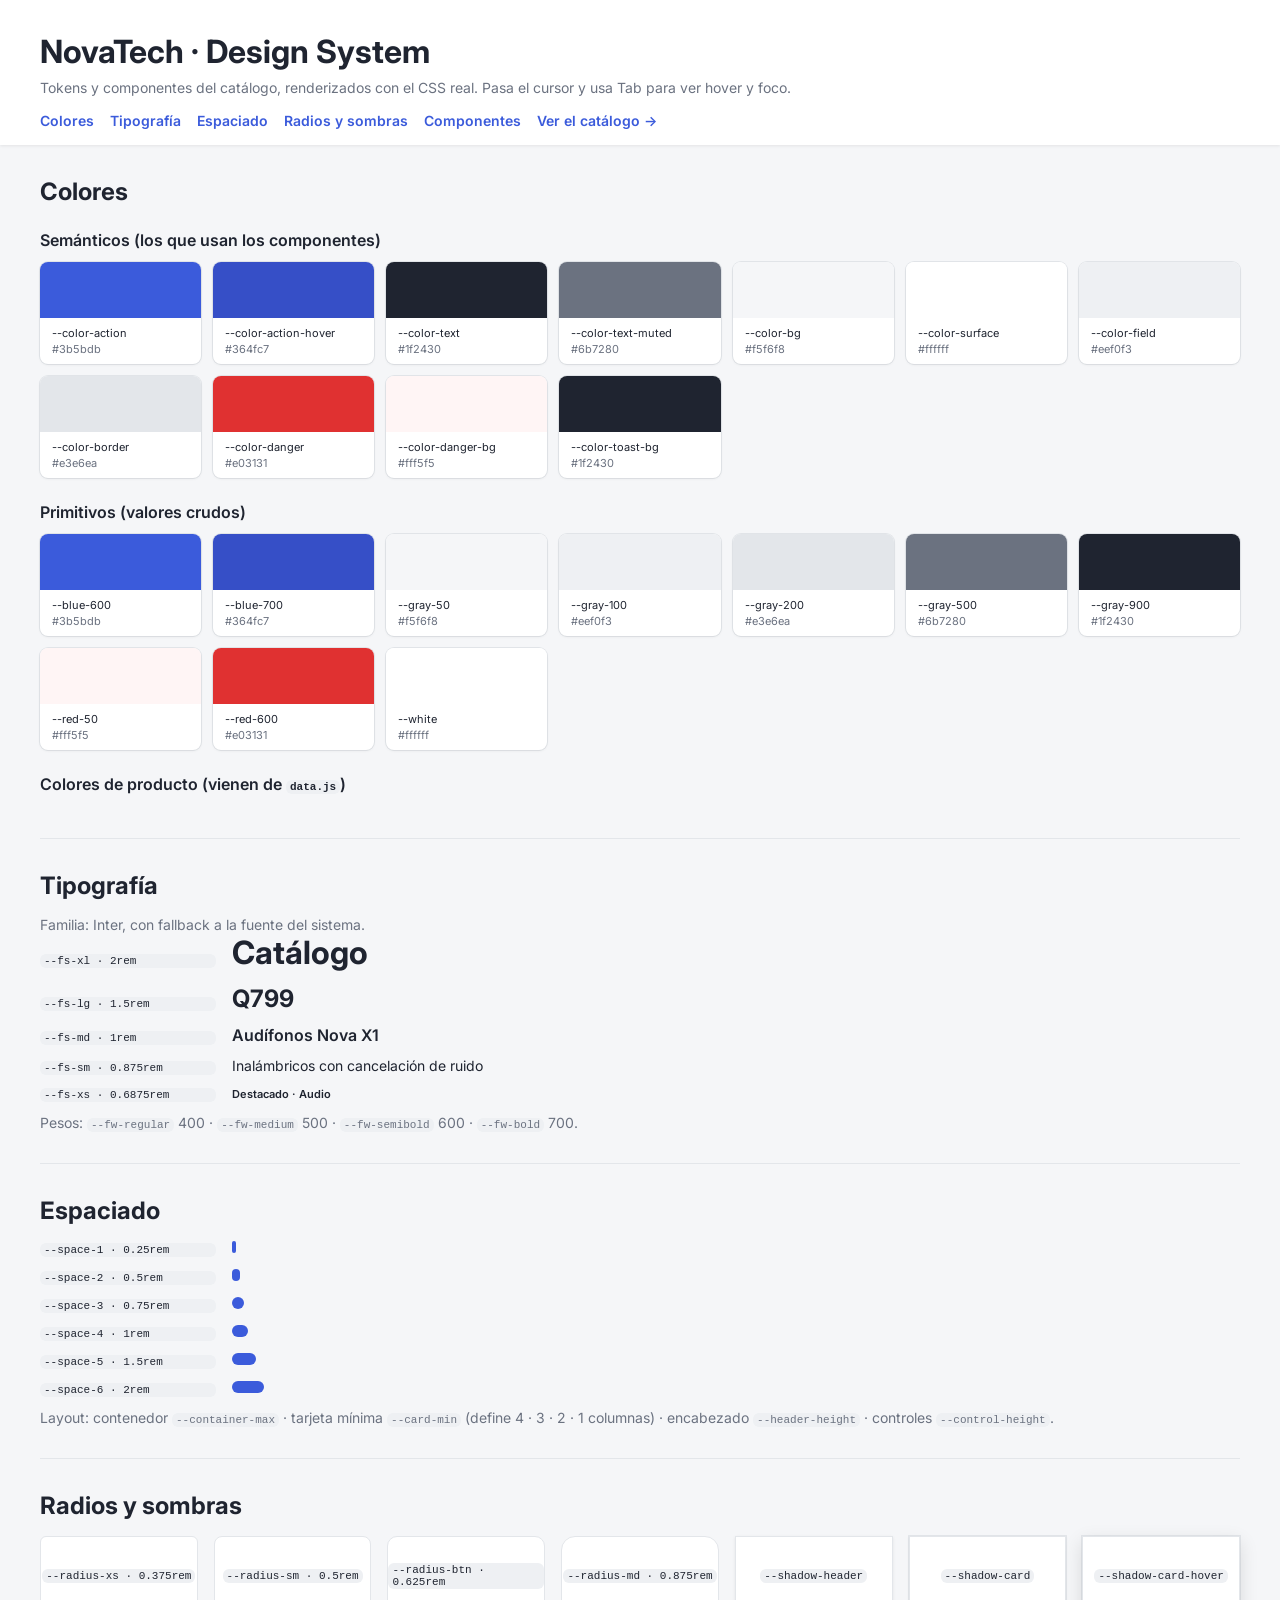
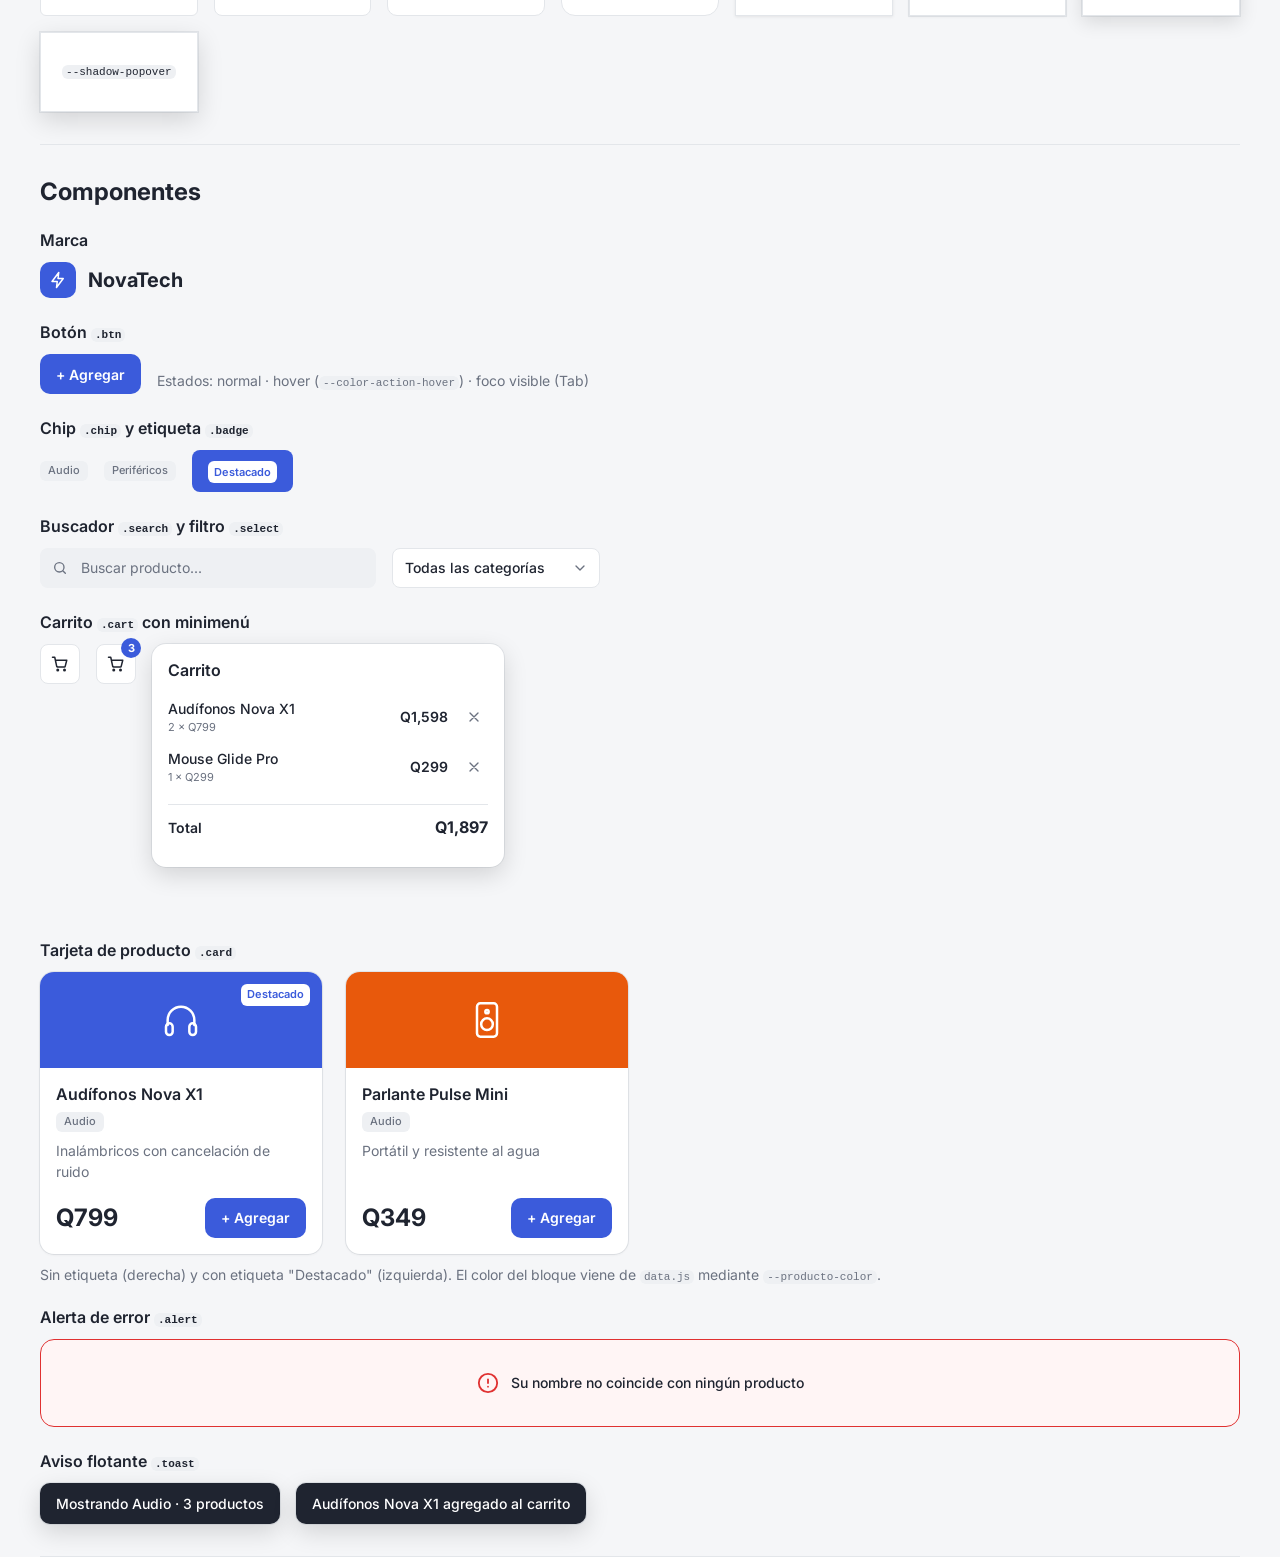
==== design-system/index.html @ aa54387f "fix(main): Mejoras en el responsive, modificacion del design system y complementar documentacion." ====
<!doctype html>
<html lang="es">
<head>
  <meta charset="UTF-8" />
  <meta name="viewport" content="width=device-width, initial-scale=1.0" />
  <title>NovaTech | Design System</title>
  <link rel="preconnect" href="https://fonts.googleapis.com" />
  <link rel="preconnect" href="https://fonts.gstatic.com" crossorigin />
  <link href="https://fonts.googleapis.com/css2?family=Inter:wght@400;500;600;700&display=swap" rel="stylesheet" />
  <!-- Mismo style.css de la raíz que el sitio: si un token cambia, esta guía cambia con él -->
  <link rel="stylesheet" href="../style.css" />
  <link rel="stylesheet" href="styleguide.css" />
</head>
<body>
  <header class="sg-top">
    <div class="container">
      <h1>NovaTech · Design System</h1>
      <p>Tokens y componentes del catálogo, renderizados con el CSS real. Pasa el cursor y usa Tab para ver hover y foco.</p>
      <nav class="sg-nav" aria-label="Secciones">
        <a href="#colores">Colores</a>
        <a href="#tipografia">Tipografía</a>
        <a href="#espaciado">Espaciado</a>
        <a href="#formas">Radios y sombras</a>
        <a href="#componentes">Componentes</a>
        <a href="../index.html">Ver el catálogo →</a>
      </nav>
    </div>
  </header>

  <main class="container">

    <!-- ============ TOKENS ============ -->
    <section id="colores" class="sg-section">
      <h2>Colores</h2>
      <h3>Semánticos (los que usan los componentes)</h3>
      <div class="sg-swatches">
        <div class="sg-swatch" data-token="--color-action"></div>
        <div class="sg-swatch" data-token="--color-action-hover"></div>
        <div class="sg-swatch" data-token="--color-text"></div>
        <div class="sg-swatch" data-token="--color-text-muted"></div>
        <div class="sg-swatch" data-token="--color-bg"></div>
        <div class="sg-swatch" data-token="--color-surface"></div>
        <div class="sg-swatch" data-token="--color-field"></div>
        <div class="sg-swatch" data-token="--color-border"></div>
        <div class="sg-swatch" data-token="--color-danger"></div>
        <div class="sg-swatch" data-token="--color-danger-bg"></div>
        <div class="sg-swatch" data-token="--color-toast-bg"></div>
      </div>
      <h3>Primitivos (valores crudos)</h3>
      <div class="sg-swatches">
        <div class="sg-swatch" data-token="--blue-600"></div>
        <div class="sg-swatch" data-token="--blue-700"></div>
        <div class="sg-swatch" data-token="--gray-50"></div>
        <div class="sg-swatch" data-token="--gray-100"></div>
        <div class="sg-swatch" data-token="--gray-200"></div>
        <div class="sg-swatch" data-token="--gray-500"></div>
        <div class="sg-swatch" data-token="--gray-900"></div>
        <div class="sg-swatch" data-token="--red-50"></div>
        <div class="sg-swatch" data-token="--red-600"></div>
        <div class="sg-swatch" data-token="--white"></div>
      </div>
      <h3>Colores de producto (vienen de <code>data.js</code>)</h3>
      <div class="sg-swatches" id="sg-productos"></div>
    </section>

    <section id="tipografia" class="sg-section">
      <h2>Tipografía</h2>
      <p class="sg-note">Familia: Inter, con fallback a la fuente del sistema.</p>
      <div class="sg-type">
        <div><span class="sg-token" data-token="--fs-xl"></span><span style="font-size: var(--fs-xl); font-weight: var(--fw-bold)">Catálogo</span></div>
        <div><span class="sg-token" data-token="--fs-lg"></span><span style="font-size: var(--fs-lg); font-weight: var(--fw-bold)">Q799</span></div>
        <div><span class="sg-token" data-token="--fs-md"></span><span style="font-size: var(--fs-md); font-weight: var(--fw-semibold)">Audífonos Nova X1</span></div>
        <div><span class="sg-token" data-token="--fs-sm"></span><span style="font-size: var(--fs-sm)">Inalámbricos con cancelación de ruido</span></div>
        <div><span class="sg-token" data-token="--fs-xs"></span><span style="font-size: var(--fs-xs); font-weight: var(--fw-semibold)">Destacado · Audio</span></div>
      </div>
      <p class="sg-note">Pesos: <code>--fw-regular</code> 400 · <code>--fw-medium</code> 500 · <code>--fw-semibold</code> 600 · <code>--fw-bold</code> 700.</p>
    </section>

    <section id="espaciado" class="sg-section">
      <h2>Espaciado</h2>
      <div class="sg-space">
        <div><span class="sg-token" data-token="--space-1"></span><i style="width: var(--space-1)"></i></div>
        <div><span class="sg-token" data-token="--space-2"></span><i style="width: var(--space-2)"></i></div>
        <div><span class="sg-token" data-token="--space-3"></span><i style="width: var(--space-3)"></i></div>
        <div><span class="sg-token" data-token="--space-4"></span><i style="width: var(--space-4)"></i></div>
        <div><span class="sg-token" data-token="--space-5"></span><i style="width: var(--space-5)"></i></div>
        <div><span class="sg-token" data-token="--space-6"></span><i style="width: var(--space-6)"></i></div>
      </div>
      <p class="sg-note">Layout: contenedor <code>--container-max</code> · tarjeta mínima <code>--card-min</code> (define 4 · 3 · 2 · 1 columnas) · encabezado <code>--header-height</code> · controles <code>--control-height</code>.</p>
    </section>

    <section id="formas" class="sg-section">
      <h2>Radios y sombras</h2>
      <div class="sg-shapes">
        <div class="sg-shape" style="border-radius: var(--radius-xs)"><span class="sg-token" data-token="--radius-xs"></span></div>
        <div class="sg-shape" style="border-radius: var(--radius-sm)"><span class="sg-token" data-token="--radius-sm"></span></div>
        <div class="sg-shape" style="border-radius: var(--radius-btn)"><span class="sg-token" data-token="--radius-btn"></span></div>
        <div class="sg-shape" style="border-radius: var(--radius-md)"><span class="sg-token" data-token="--radius-md"></span></div>
        <div class="sg-shape" style="box-shadow: var(--shadow-header)"><span class="sg-token" data-token="--shadow-header" data-name-only></span></div>
        <div class="sg-shape" style="box-shadow: var(--shadow-card)"><span class="sg-token" data-token="--shadow-card" data-name-only></span></div>
        <div class="sg-shape" style="box-shadow: var(--shadow-card-hover)"><span class="sg-token" data-token="--shadow-card-hover" data-name-only></span></div>
        <div class="sg-shape" style="box-shadow: var(--shadow-popover)"><span class="sg-token" data-token="--shadow-popover" data-name-only></span></div>
      </div>
    </section>

    <!-- ============ COMPONENTES ============ -->
    <section id="componentes" class="sg-section">
      <h2>Componentes</h2>

      <h3>Marca</h3>
      <div class="sg-demo">
        <div class="brand">
          <span class="brand__logo" aria-hidden="true"><svg width="18" height="18" viewBox="0 0 24 24" fill="none" stroke="currentColor" stroke-width="2" stroke-linecap="round" stroke-linejoin="round"><path d="M13 2 4 14h7l-1 8 9-12h-7l1-8z"/></svg></span>
          <span class="brand__name">NovaTech</span>
        </div>
      </div>

      <h3>Botón <code>.btn</code></h3>
      <div class="sg-demo">
        <button class="btn" type="button">+ Agregar</button>
        <span class="sg-note">Estados: normal · hover (<code>--color-action-hover</code>) · foco visible (Tab)</span>
      </div>

      <h3>Chip <code>.chip</code> y etiqueta <code>.badge</code></h3>
      <div class="sg-demo">
        <span class="chip">Audio</span>
        <span class="chip">Periféricos</span>
        <span class="sg-on-color" style="--producto-color: var(--blue-600)"><span class="badge" style="position: static">Destacado</span></span>
      </div>

      <h3>Buscador <code>.search</code> y filtro <code>.select</code></h3>
      <div class="sg-demo">
        <div class="search">
          <svg class="search__icon" width="16" height="16" viewBox="0 0 24 24" fill="none" stroke="currentColor" stroke-width="2" stroke-linecap="round" aria-hidden="true"><circle cx="11" cy="11" r="7"/><path d="m20 20-3.5-3.5"/></svg>
          <label for="sg-buscar" class="visually-hidden">Buscar producto</label>
          <input id="sg-buscar" class="search__input" type="search" placeholder="Buscar producto..." />
        </div>
        <div class="select">
          <label for="sg-select" class="visually-hidden">Categoría</label>
          <select id="sg-select" class="select__field"><option>Todas las categorías</option><option>Audio</option></select>
          <svg class="select__icon" width="16" height="16" viewBox="0 0 24 24" fill="none" stroke="currentColor" stroke-width="2" stroke-linecap="round" stroke-linejoin="round" aria-hidden="true"><path d="m6 9 6 6 6-6"/></svg>
        </div>
      </div>

      <h3>Carrito <code>.cart</code> con minimenú</h3>
      <div class="sg-demo sg-demo--tall">
        <div class="cart">
          <button class="cart__btn" type="button" aria-label="Carrito, 0 productos">
            <svg width="18" height="18" viewBox="0 0 24 24" fill="none" stroke="currentColor" stroke-width="2" stroke-linecap="round" stroke-linejoin="round" aria-hidden="true"><circle cx="9" cy="20" r="1"/><circle cx="18" cy="20" r="1"/><path d="M2 3h3l2.7 12.4a1 1 0 0 0 1 .6h9.2a1 1 0 0 0 1-.8L21 7H6"/></svg>
          </button>
        </div>
        <div class="cart">
          <button class="cart__btn" type="button" aria-label="Carrito, 3 productos">
            <svg width="18" height="18" viewBox="0 0 24 24" fill="none" stroke="currentColor" stroke-width="2" stroke-linecap="round" stroke-linejoin="round" aria-hidden="true"><circle cx="9" cy="20" r="1"/><circle cx="18" cy="20" r="1"/><path d="M2 3h3l2.7 12.4a1 1 0 0 0 1 .6h9.2a1 1 0 0 0 1-.8L21 7H6"/></svg>
            <span class="cart__count">3</span>
          </button>
        </div>
        <div class="sg-static-menu">
          <div class="cart-menu">
            <h4 class="cart-menu__title">Carrito</h4>
            <ul class="cart-menu__list">
              <li class="cart-item">
                <div><span class="cart-item__name">Audífonos Nova X1</span><span class="cart-item__detail">2 × Q799</span></div>
                <span class="cart-item__price">Q1,598</span>
                <button class="cart-item__remove" type="button" aria-label="Quitar Audífonos Nova X1"><svg width="16" height="16" viewBox="0 0 24 24" fill="none" stroke="currentColor" stroke-width="2" stroke-linecap="round" aria-hidden="true"><path d="M18 6 6 18M6 6l12 12"/></svg></button>
              </li>
              <li class="cart-item">
                <div><span class="cart-item__name">Mouse Glide Pro</span><span class="cart-item__detail">1 × Q299</span></div>
                <span class="cart-item__price">Q299</span>
                <button class="cart-item__remove" type="button" aria-label="Quitar Mouse Glide Pro"><svg width="16" height="16" viewBox="0 0 24 24" fill="none" stroke="currentColor" stroke-width="2" stroke-linecap="round" aria-hidden="true"><path d="M18 6 6 18M6 6l12 12"/></svg></button>
              </li>
            </ul>
            <p class="cart-menu__total"><span>Total</span> <strong>Q1,897</strong></p>
          </div>
        </div>
      </div>

      <h3>Tarjeta de producto <code>.card</code></h3>
      <ul class="grid sg-cards">
        <li class="card">
          <div class="card__media" style="--producto-color: #3b5bdb">
            <svg width="40" height="40" viewBox="0 0 24 24" fill="none" stroke="currentColor" stroke-width="1.5" stroke-linecap="round" stroke-linejoin="round" aria-hidden="true"><path d="M4 15v-3a8 8 0 0 1 16 0v3"/><rect x="3" y="14" width="4" height="7" rx="2"/><rect x="17" y="14" width="4" height="7" rx="2"/></svg>
            <span class="badge">Destacado</span>
          </div>
          <div class="card__body">
            <h4 class="card__name">Audífonos Nova X1</h4>
            <span class="chip">Audio</span>
            <p class="card__desc">Inalámbricos con cancelación de ruido</p>
            <div class="card__footer"><span class="card__price">Q799</span><button class="btn" type="button">+ Agregar</button></div>
          </div>
        </li>
        <li class="card">
          <div class="card__media" style="--producto-color: #e8590c">
            <svg width="40" height="40" viewBox="0 0 24 24" fill="none" stroke="currentColor" stroke-width="1.5" stroke-linecap="round" stroke-linejoin="round" aria-hidden="true"><rect x="6" y="2" width="12" height="20" rx="2"/><circle cx="12" cy="14.5" r="3.5"/><circle cx="12" cy="7" r="1"/></svg>
          </div>
          <div class="card__body">
            <h4 class="card__name">Parlante Pulse Mini</h4>
            <span class="chip">Audio</span>
            <p class="card__desc">Portátil y resistente al agua</p>
            <div class="card__footer"><span class="card__price">Q349</span><button class="btn" type="button">+ Agregar</button></div>
          </div>
        </li>
      </ul>
      <p class="sg-note">Sin etiqueta (derecha) y con etiqueta "Destacado" (izquierda). El color del bloque viene de <code>data.js</code> mediante <code>--producto-color</code>.</p>

      <h3>Alerta de error <code>.alert</code></h3>
      <div class="alert" role="presentation">
        <svg class="alert__icon" width="22" height="22" viewBox="0 0 24 24" fill="none" stroke="currentColor" stroke-width="2" stroke-linecap="round" stroke-linejoin="round" aria-hidden="true"><circle cx="12" cy="12" r="10"/><path d="M12 8v4M12 16h.01"/></svg>
        <p class="alert__text">Su nombre no coincide con ningún producto</p>
      </div>

      <h3>Aviso flotante <code>.toast</code></h3>
      <div class="sg-demo sg-toast-demo">
        <div class="toast toast--visible" role="presentation">Mostrando Audio · 3 productos</div>
        <div class="toast toast--visible" role="presentation">Audífonos Nova X1 agregado al carrito</div>
      </div>
    </section>
  </main>

  <script src="../data.js"></script>
  <script src="styleguide.js"></script>
</body>
</html>
---- style.css ----
/* =========================================================
   NovaTech · Catálogo
   Capas: 1 Tokens · 2 Base · 3 Layout · 4 Componentes · 5 Responsive
   Los componentes solo usan tokens semánticos (capa 1b).
   El design system en vivo está en styleguide.html.
   ========================================================= */

/* ===== 1. Tokens ===== */
:root {
  /* 1a. Primitivos: valores crudos (medidos de las capturas; los marcados ~ son estimados) */
  --blue-600: #3b5bdb;
  --blue-700: #364fc7;
  --gray-50: #f5f6f8;
  --gray-100: #eef0f3;
  --gray-200: #e3e6ea;
  --gray-500: #6b7280;
  --gray-900: #1f2430;
  --red-50: #fff5f5;
  --red-600: #e03131;
  --white: #ffffff;

  --font-inter: "Inter", system-ui, -apple-system, "Segoe UI", Roboto, sans-serif;

  /* 1b. Semánticos: lo que usan los componentes */
  --color-action: var(--blue-600);
  --color-action-hover: var(--blue-700);
  --color-on-action: var(--white);
  --color-text: var(--gray-900);
  --color-text-muted: var(--gray-500);
  --color-bg: var(--gray-50);
  --color-surface: var(--white);
  --color-field: var(--gray-100);
  --color-border: var(--gray-200);
  --color-chip-bg: var(--gray-100);
  --color-danger: var(--red-600);
  --color-danger-bg: var(--red-50);
  --color-toast-bg: var(--gray-900);
  --color-on-toast: var(--white);

  --font-base: var(--font-inter);
  --fs-xs: 0.6875rem;   /* chip y etiqueta: 11px medidos en la captura */
  --fs-sm: 0.875rem;    /* descripción, botón, controles */
  --fs-md: 1rem;        /* nombre de producto */
  --fs-lg: 1.5rem;      /* precio */
  --fs-xl: 2rem;        /* título "Catálogo" */
  --fw-regular: 400;
  --fw-medium: 500;
  --fw-semibold: 600;
  --fw-bold: 700;

  --space-1: 0.25rem;
  --space-2: 0.5rem;
  --space-3: 0.75rem;
  --space-4: 1rem;
  --space-5: 1.5rem;
  --space-6: 2rem;

  --radius-xs: 0.375rem;
  --radius-sm: 0.5rem;
  --radius-btn: 0.625rem;
  --radius-md: 0.875rem;
  --radius-pill: 999px;
  --shadow-header: 0 1px 3px rgb(0 0 0 / 8%);
  --shadow-card: 0 1px 3px rgb(0 0 0 / 6%), 0 0 0 1px var(--color-border);
  --shadow-card-hover: 0 6px 18px rgb(0 0 0 / 12%), 0 0 0 1px var(--color-border);
  --shadow-popover: 0 8px 24px rgb(0 0 0 / 14%), 0 0 0 1px var(--color-border);

  --container-max: 1200px;
  --gutter: var(--space-4);
  --header-height: 4.5rem;     /* 72px: más compacto que los ~98px medidos (ajuste pedido) */
  --control-height: 2.5rem;    /* 40px */
  --card-min: 16rem;           /* ancho mínimo de tarjeta: define cuántas columnas caben */
  --media-height: 6rem;
  --transition: 150ms ease;
}

@media (min-width: 640px) {
  :root { --gutter: var(--space-5); }
}

/* ===== 2. Base ===== */
* {
  box-sizing: border-box;
}

[hidden] {
  display: none !important;
}

body {
  margin: 0;
  font-family: var(--font-base);
  font-size: var(--fs-sm);
  color: var(--color-text);
  background: var(--color-bg);
}

button,
input,
select {
  font: inherit;
  color: inherit;
}

:focus-visible {
  outline: 2px solid var(--color-action);
  outline-offset: 2px;
}

.visually-hidden {
  position: absolute;
  width: 1px;
  height: 1px;
  overflow: hidden;
  clip-path: inset(50%);
  white-space: nowrap;
}

/* ===== 3. Layout ===== */
.container {
  width: min(100% - 2 * var(--gutter), var(--container-max));
  margin-inline: auto;
}

.header {
  position: relative;
  z-index: 20; /* por encima de las tarjetas, que se elevan en hover */
  background: var(--color-surface);
  box-shadow: var(--shadow-header);
}

/* Una sola fila en todos los anchos: la marca no se encoge, el buscador absorbe el espacio */
.header__inner {
  display: flex;
  align-items: center;
  gap: var(--space-3);
  min-height: var(--header-height);
}

.header__tools {
  display: flex;
  flex: 1;
  align-items: center;
  justify-content: flex-end;
  gap: var(--space-2);
  min-width: 0;
}

.catalogo__head {
  display: flex;
  align-items: baseline;
  justify-content: space-between;
  padding-block: 2.5rem 1.25rem;
}

/* Grilla fluida: caben tantas columnas como permita --card-min (4 · 3 · 2 · 1) */
.grid {
  list-style: none;
  margin: 0;
  padding: 0 0 var(--space-6);
  display: grid;
  gap: var(--space-5);
  grid-template-columns: repeat(auto-fill, minmax(min(100%, var(--card-min)), 1fr));
}

/* ===== 4. Componentes ===== */

/* Marca */
.brand {
  display: flex;
  flex-shrink: 0;
  align-items: center;
  gap: var(--space-3);
  font-size: 1.25rem;
  font-weight: var(--fw-bold);
}

.brand__logo {
  display: grid;
  place-items: center;
  width: 2.25rem;
  height: 2.25rem;
  border-radius: var(--radius-btn);
  background: var(--color-action);
  color: var(--color-on-action);
}

.brand__name {
  margin: 0;
  font-size: inherit;
}

/* Buscador */
.search {
  position: relative;
  display: flex;
  flex: 1 1 0;
  align-items: center;
  max-width: 21rem;
  min-width: 0;
}

.search__icon {
  position: absolute;
  left: var(--space-3);
  color: var(--color-text-muted);
  pointer-events: none;
}

.search__input {
  width: 100%;
  height: var(--control-height);
  padding: 0 var(--space-3) 0 2.5rem;
  border: 1px solid transparent;
  border-radius: var(--radius-sm);
  background: var(--color-field);
}

.search__input::placeholder {
  color: var(--color-text-muted);
}

/* Filtro de categoría: select nativo con flecha propia */
.select {
  position: relative;
  flex: 0 1 13rem;
  min-width: 0;
}

.select__field {
  width: 100%;
  height: var(--control-height);
  padding: 0 2.25rem 0 var(--space-3);
  border: 1px solid var(--color-border);
  border-radius: var(--radius-sm);
  background: var(--color-surface);
  font-weight: var(--fw-medium);
  text-overflow: ellipsis;
  cursor: pointer;
  appearance: none;
}

.select__icon {
  position: absolute;
  top: 50%;
  right: var(--space-3);
  translate: 0 -50%;
  color: var(--color-text-muted);
  pointer-events: none;
}

/* Carrito: botón con contador + minimenú */
.cart {
  position: relative;
  flex-shrink: 0;
}

.cart__btn {
  position: relative;
  display: grid;
  place-items: center;
  width: var(--control-height);
  height: var(--control-height);
  padding: 0;
  border: 1px solid var(--color-border);
  border-radius: var(--radius-sm);
  background: var(--color-surface);
  cursor: pointer;
  transition: background var(--transition);
}

.cart__btn:hover,
.cart__btn[aria-expanded="true"] {
  background: var(--color-field);
}

.cart__count {
  position: absolute;
  top: -0.4rem;
  right: -0.4rem;
  min-width: 1.25rem;
  padding: 0 var(--space-1);
  border-radius: var(--radius-pill);
  background: var(--color-action);
  color: var(--color-on-action);
  font-size: var(--fs-xs);
  font-weight: var(--fw-bold);
  line-height: 1.25rem;
  text-align: center;
}

.cart-menu {
  position: absolute;
  top: calc(100% + var(--space-2));
  right: 0;
  width: min(22rem, 100vw - 2 * var(--gutter));
  padding: var(--space-4);
  border-radius: var(--radius-md);
  background: var(--color-surface);
  box-shadow: var(--shadow-popover);
}

.cart-menu__title {
  margin: 0 0 var(--space-3);
  font-size: var(--fs-md);
  font-weight: var(--fw-semibold);
}

.cart-menu__list {
  max-height: 16rem;
  margin: 0;
  padding: 0;
  overflow-y: auto;
  list-style: none;
}

.cart-menu__empty {
  margin: 0;
  padding-block: var(--space-4);
  color: var(--color-text-muted);
  text-align: center;
}

.cart-menu__total {
  display: flex;
  align-items: baseline;
  justify-content: space-between;
  margin-top: var(--space-3);
  padding-top: var(--space-3);
  border-top: 1px solid var(--color-border);
  font-weight: var(--fw-semibold);
}

.cart-menu__total strong {
  font-size: var(--fs-md);
  font-weight: var(--fw-bold);
}

.cart-item {
  display: grid;
  grid-template-columns: 1fr auto auto;
  align-items: center;
  gap: var(--space-3);
  padding-block: var(--space-2);
}

.cart-item__name {
  display: block;
  font-weight: var(--fw-medium);
}

.cart-item__detail {
  color: var(--color-text-muted);
  font-size: var(--fs-xs);
}

.cart-item__price {
  font-weight: var(--fw-semibold);
}

.cart-item__remove {
  display: grid;
  place-items: center;
  width: 1.75rem;
  height: 1.75rem;
  padding: 0;
  border: 0;
  border-radius: var(--radius-xs);
  background: transparent;
  color: var(--color-text-muted);
  cursor: pointer;
  transition: background var(--transition), color var(--transition);
}

.cart-item__remove:hover {
  background: var(--color-danger-bg);
  color: var(--color-danger);
}

/* Títulos de sección */
.catalogo__title {
  margin: 0;
  font-size: var(--fs-xl);
  font-weight: var(--fw-bold);
  line-height: 1.2;
}

.catalogo__count {
  margin: 0;
  color: var(--color-text-muted);
}

/* Alerta de error (permanente mientras no haya coincidencias) */
.alert {
  display: flex;
  align-items: center;
  justify-content: center;
  gap: var(--space-3);
  margin: 0 0 var(--space-5);
  padding: var(--space-6) var(--space-4);
  border: 1px solid var(--color-danger);
  border-radius: var(--radius-md);
  background: var(--color-danger-bg);
  font-weight: var(--fw-medium);
  text-align: center;
}

.alert__icon {
  flex-shrink: 0;
  color: var(--color-danger);
}

.alert__text {
  margin: 0;
}

/* Aviso flotante (confirmación de categoría, agregado, eliminado) */
.toast {
  position: fixed;
  bottom: var(--space-5);
  left: 50%;
  z-index: 30;
  max-width: calc(100vw - 2 * var(--gutter));
  padding: var(--space-3) var(--space-4);
  border-radius: var(--radius-btn);
  background: var(--color-toast-bg);
  color: var(--color-on-toast);
  font-weight: var(--fw-medium);
  box-shadow: var(--shadow-popover);
  opacity: 0;
  translate: -50% var(--space-3);
  pointer-events: none;
  transition: opacity var(--transition), translate var(--transition);
}

.toast--visible {
  opacity: 1;
  translate: -50% 0;
}

/* Tarjeta de producto */
.card {
  display: flex;
  flex-direction: column;
  overflow: hidden;
  border-radius: var(--radius-md);
  background: var(--color-surface);
  box-shadow: var(--shadow-card);
  transition: box-shadow var(--transition), transform var(--transition);
}

.card:hover {
  box-shadow: var(--shadow-card-hover);
  transform: translateY(-2px);
}

.card__media {
  position: relative;
  display: grid;
  place-items: center;
  height: var(--media-height);
  background: var(--producto-color); /* viene de data.js, una por producto */
  color: var(--color-on-action);
}

.card__body {
  display: flex;
  flex: 1;
  flex-direction: column;
  align-items: flex-start;
  gap: var(--space-2);
  padding: var(--space-4);
}

.card__name {
  margin: 0;
  font-size: var(--fs-md);
  font-weight: var(--fw-semibold);
}

.card__desc {
  flex: 1;
  margin: 0;
  color: var(--color-text-muted);
  line-height: 1.5;
}

.card__footer {
  display: flex;
  align-items: center;
  justify-content: space-between;
  align-self: stretch;
  gap: var(--space-2);
  margin-top: var(--space-2);
}

.card__price {
  font-size: var(--fs-lg);
  font-weight: var(--fw-bold);
}

.badge {
  position: absolute;
  top: var(--space-3);
  right: var(--space-3);
  padding: var(--space-1) 0.375rem;
  border-radius: var(--radius-xs);
  background: var(--color-surface);
  color: var(--color-action);
  font-size: var(--fs-xs);
  font-weight: var(--fw-semibold);
  line-height: 1.25;
}

.chip {
  padding: 0.1875rem var(--space-2);
  border-radius: var(--radius-xs);
  background: var(--color-chip-bg);
  color: var(--color-text-muted);
  font-size: var(--fs-xs);
  font-weight: var(--fw-medium);
  line-height: 1.25;
}

.btn {
  display: inline-flex;
  align-items: center;
  gap: var(--space-2);
  min-height: 2.5rem;
  padding: 0 var(--space-4);
  border: 0;
  border-radius: var(--radius-btn);
  background: var(--color-action);
  color: var(--color-on-action);
  font-size: var(--fs-sm);
  font-weight: var(--fw-semibold);
  white-space: nowrap;
  cursor: pointer;
  transition: background var(--transition);
}

.btn:hover {
  background: var(--color-action-hover);
}

/* ===== 5. Responsive ===== */
/* La grilla se adapta sola (ver .grid). Aquí solo se compacta el encabezado en móvil. */
@media (max-width: 639px) {
  .header__inner {
    gap: var(--space-2);
  }

  .header__tools {
    gap: var(--space-2);
  }

  .brand__name {
    position: absolute;       /* el logo basta en móvil; el h1 sigue para lectores de pantalla */
    width: 1px;
    height: 1px;
    overflow: hidden;
    clip-path: inset(50%);
  }

  .select {
    flex-basis: 8.5rem;
  }

  .catalogo__head {
    padding-block: var(--space-5) var(--space-4);
  }

  .catalogo__title {
    font-size: 1.5rem;
  }
}

@media (max-width: 399px) {
  .select {
    flex-basis: 7rem;
  }
}

@media (prefers-reduced-motion: reduce) {
  * { transition: none !important; }
}
---- design-system/styleguide.css ----
/* Solo la maqueta de la guía. Los componentes se ven con ../style.css, sin tocar. */

.sg-top {
  padding-block: var(--space-6) var(--space-4);
  background: var(--color-surface);
  box-shadow: var(--shadow-header);
}

.sg-top h1 {
  margin: 0 0 var(--space-2);
  font-size: var(--fs-xl);
}

.sg-top p {
  margin: 0;
  color: var(--color-text-muted);
}

.sg-nav {
  display: flex;
  flex-wrap: wrap;
  gap: var(--space-4);
  margin-top: var(--space-4);
}

.sg-nav a {
  color: var(--color-action);
  font-weight: var(--fw-semibold);
  text-decoration: none;
}

.sg-nav a:hover {
  text-decoration: underline;
}

.sg-section {
  padding-block: var(--space-6);
  border-bottom: 1px solid var(--color-border);
}

.sg-section h2 {
  margin: 0 0 var(--space-4);
  font-size: var(--fs-lg);
}

.sg-section h3 {
  margin: var(--space-5) 0 var(--space-3);
  font-size: var(--fs-md);
  font-weight: var(--fw-semibold);
}

.sg-section code,
.sg-token {
  padding: 0.0625rem var(--space-1);
  border-radius: var(--radius-xs);
  background: var(--color-field);
  font-family: ui-monospace, "Cascadia Code", Consolas, monospace;
  font-size: var(--fs-xs);
}

.sg-note {
  margin: var(--space-3) 0 0;
  color: var(--color-text-muted);
}

.sg-swatches {
  display: grid;
  gap: var(--space-3);
  grid-template-columns: repeat(auto-fill, minmax(9rem, 1fr));
}

.sg-swatch {
  overflow: hidden;
  border-radius: var(--radius-sm);
  background: var(--color-surface);
  box-shadow: var(--shadow-card);
}

.sg-swatch__color {
  height: 3.5rem;
}

.sg-swatch__label {
  display: grid;
  gap: 0.125rem;
  padding: var(--space-2) var(--space-3);
  font-size: var(--fs-xs);
}

.sg-swatch__label span {
  color: var(--color-text-muted);
}

.sg-type,
.sg-space {
  display: grid;
  gap: var(--space-3);
}

.sg-type > div,
.sg-space > div {
  display: flex;
  align-items: baseline;
  gap: var(--space-4);
}

.sg-type .sg-token,
.sg-space .sg-token {
  flex: 0 0 11rem;
}

.sg-space i {
  height: var(--space-3);
  border-radius: var(--radius-xs);
  background: var(--color-action);
}

.sg-shapes {
  display: grid;
  gap: var(--space-4);
  grid-template-columns: repeat(auto-fill, minmax(9rem, 1fr));
}

.sg-shape {
  display: grid;
  place-items: center;
  height: 5rem;
  background: var(--color-surface);
  border: 1px solid var(--color-border);
}

.sg-demo {
  display: flex;
  flex-wrap: wrap;
  align-items: center;
  gap: var(--space-4);
}

.sg-demo--tall {
  align-items: flex-start;
  min-height: 17rem;
}

/* El minimenú real es absoluto; en la guía se muestra abierto, en el flujo normal */
.sg-static-menu .cart-menu {
  position: static;
}

.sg-static-menu {
  width: min(22rem, 100%);
}

.sg-on-color {
  padding: var(--space-3) var(--space-4);
  border-radius: var(--radius-sm);
  background: var(--producto-color);
}

.sg-cards {
  padding-bottom: 0;
}

/* El aviso real es fijo abajo de la pantalla; aquí se muestra en el flujo */
.sg-toast-demo .toast {
  position: static;
  translate: none;
}
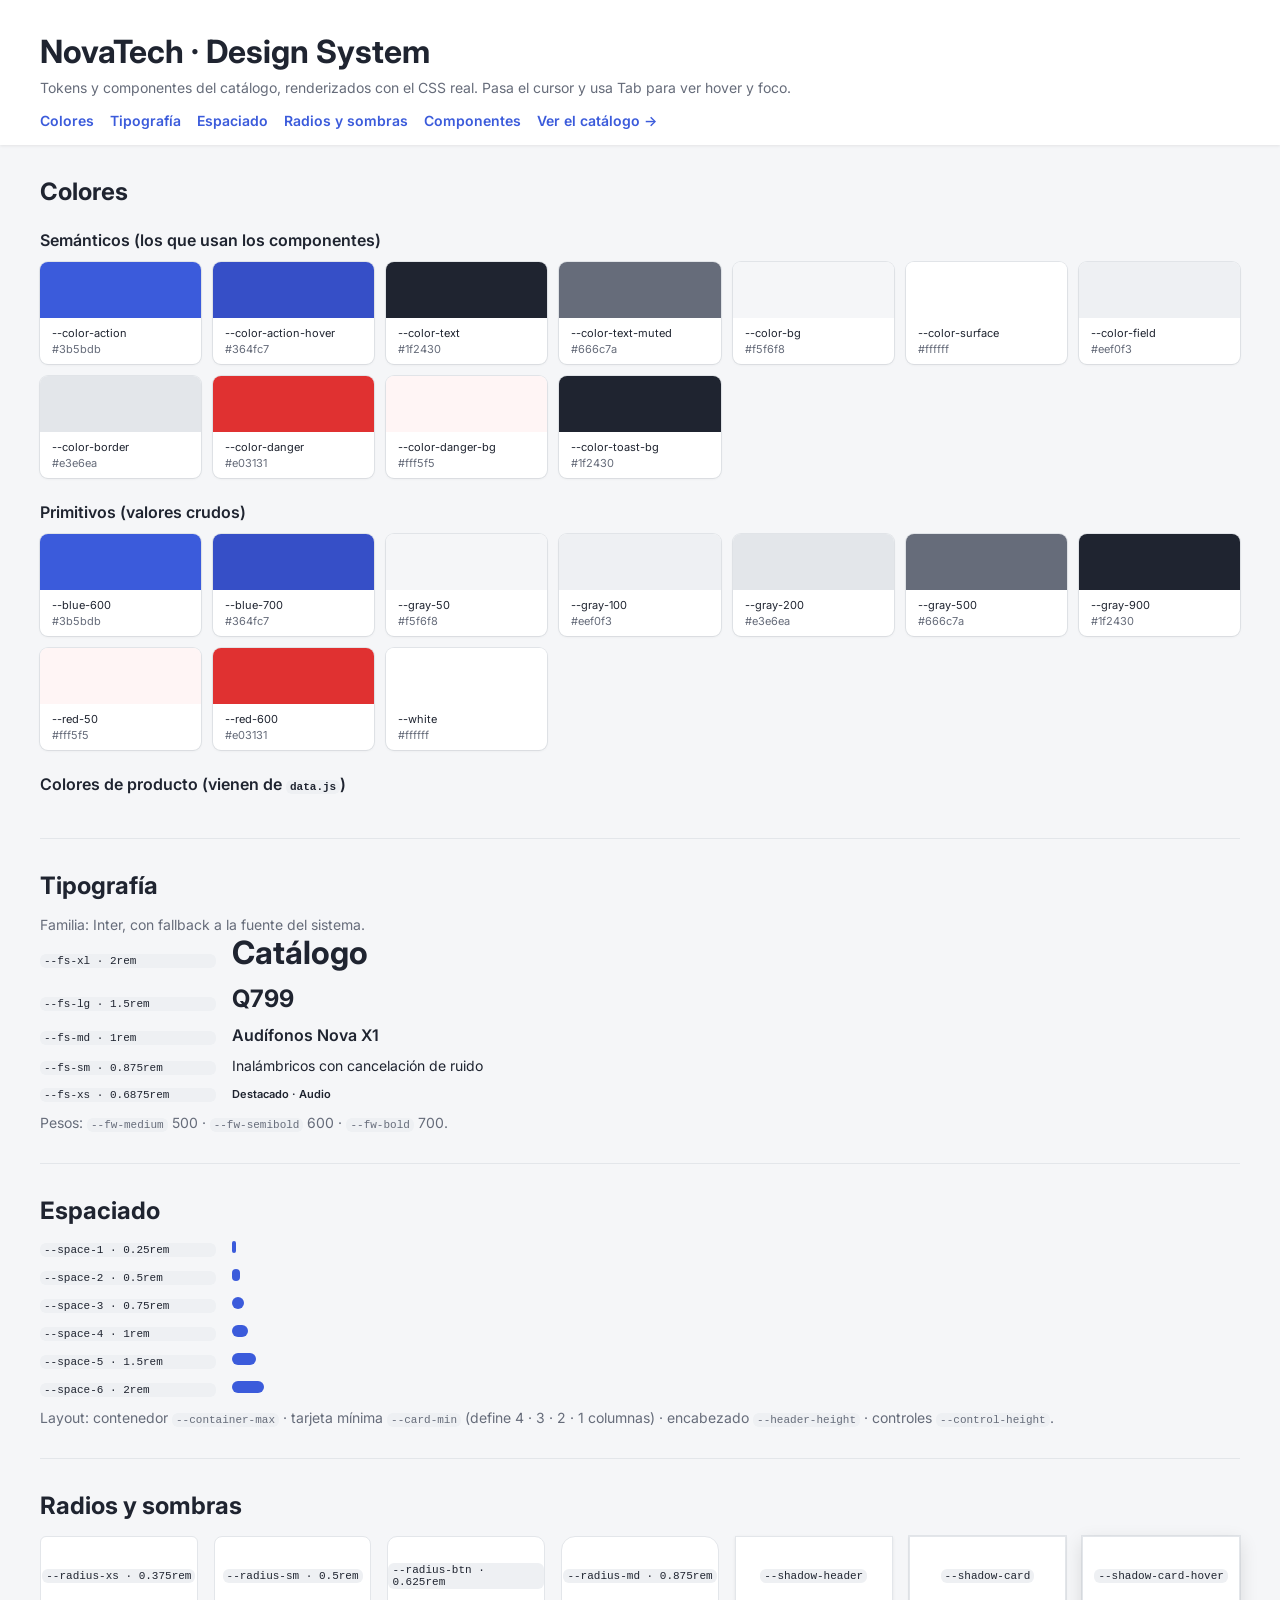
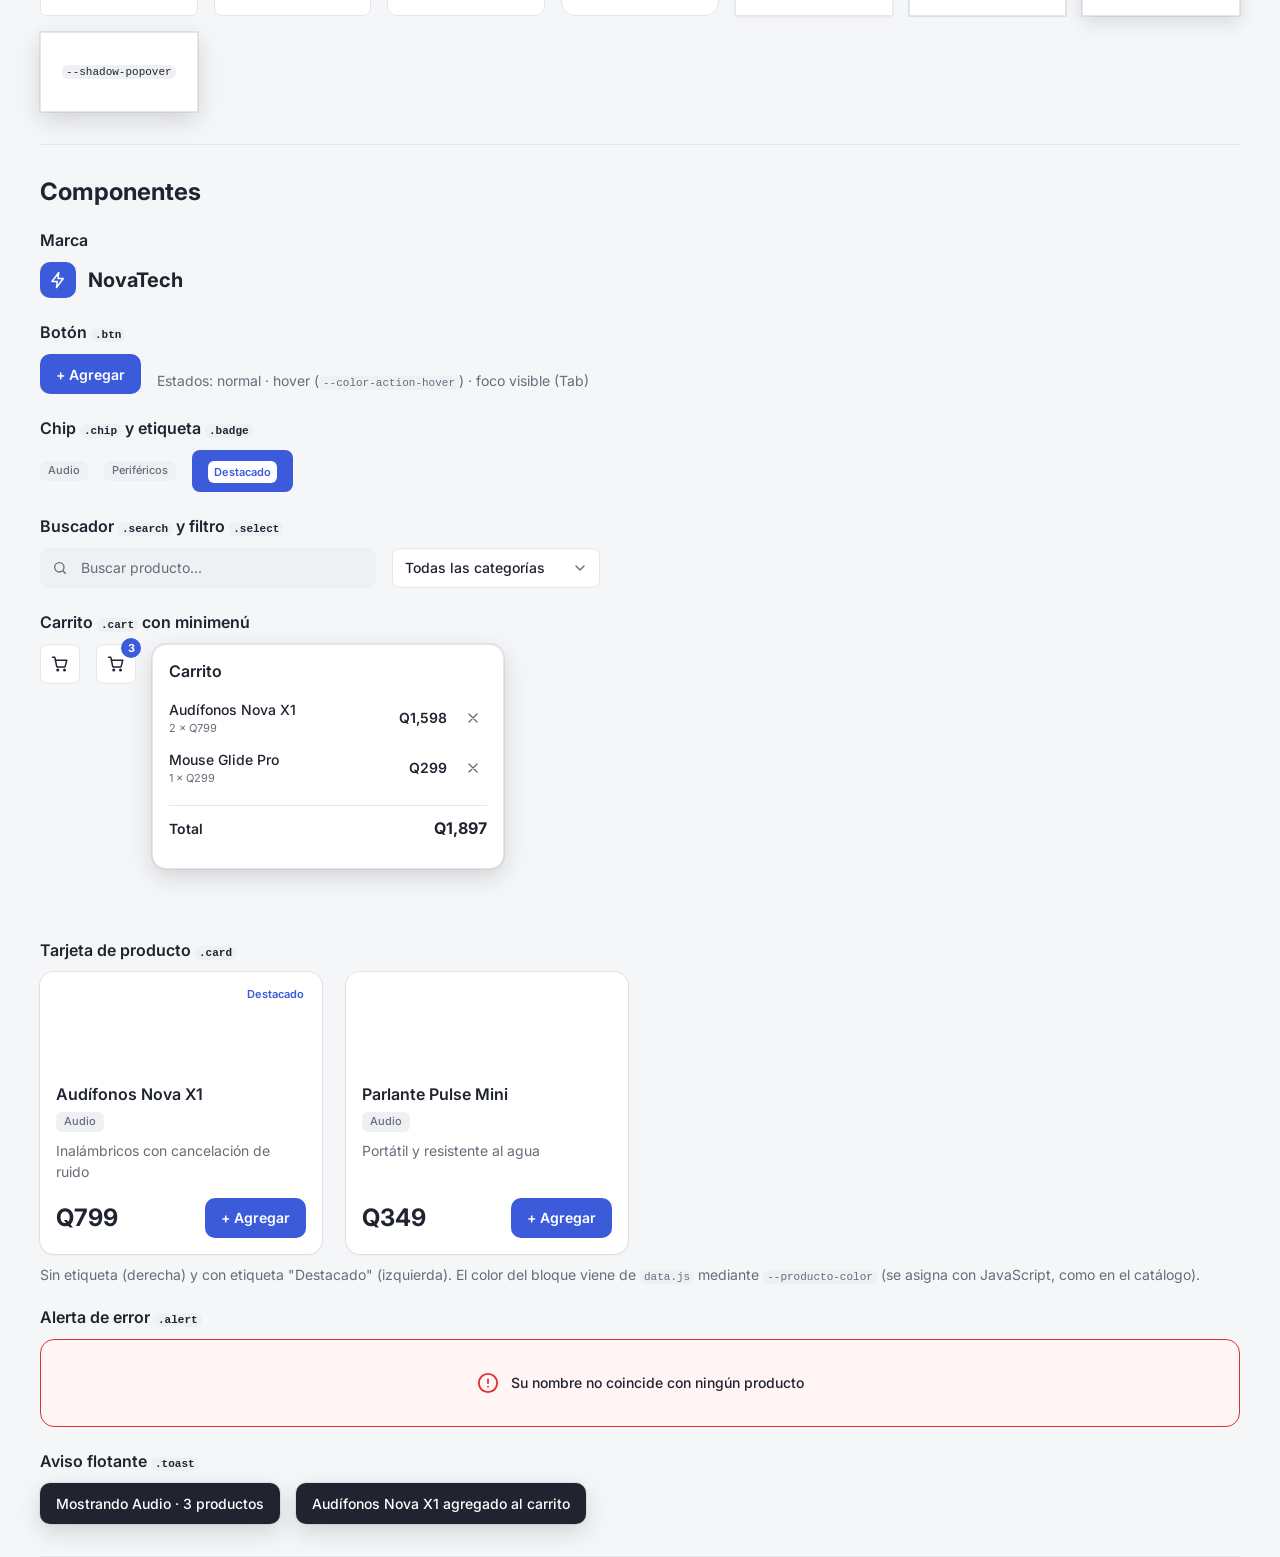
==== commit 97f54f46: "fix(main): Se reescribio el index, agregaron metatags y los divs corregidos" ====
--- a/design-system/index.html
+++ b/design-system/index.html
@@ -4,6 +4,10 @@
   <meta charset="UTF-8" />
   <meta name="viewport" content="width=device-width, initial-scale=1.0" />
   <title>NovaTech | Design System</title>
+  <meta name="description" content="Guía visual de NovaTech: tokens y componentes del catálogo." />
+  <meta name="robots" content="noindex, nofollow" />
+  <meta name="theme-color" content="#3b5bdb" />
+  <link rel="icon" href="../assets/favicon.svg" type="image/svg+xml" />
   <link rel="preconnect" href="https://fonts.googleapis.com" />
   <link rel="preconnect" href="https://fonts.gstatic.com" crossorigin />
   <link href="https://fonts.googleapis.com/css2?family=Inter:wght@400;500;600;700&display=swap" rel="stylesheet" />
@@ -73,7 +77,7 @@
         <div><span class="sg-token" data-token="--fs-sm"></span><span style="font-size: var(--fs-sm)">Inalámbricos con cancelación de ruido</span></div>
         <div><span class="sg-token" data-token="--fs-xs"></span><span style="font-size: var(--fs-xs); font-weight: var(--fw-semibold)">Destacado · Audio</span></div>
       </div>
-      <p class="sg-note">Pesos: <code>--fw-regular</code> 400 · <code>--fw-medium</code> 500 · <code>--fw-semibold</code> 600 · <code>--fw-bold</code> 700.</p>
+      <p class="sg-note">Pesos: <code>--fw-medium</code> 500 · <code>--fw-semibold</code> 600 · <code>--fw-bold</code> 700.</p>
     </section>
 
     <section id="espaciado" class="sg-section">
@@ -178,7 +182,7 @@
       <h3>Tarjeta de producto <code>.card</code></h3>
       <ul class="grid sg-cards">
         <li class="card">
-          <div class="card__media" style="--producto-color: #3b5bdb">
+          <div class="card__media" data-producto="1">
             <svg width="40" height="40" viewBox="0 0 24 24" fill="none" stroke="currentColor" stroke-width="1.5" stroke-linecap="round" stroke-linejoin="round" aria-hidden="true"><path d="M4 15v-3a8 8 0 0 1 16 0v3"/><rect x="3" y="14" width="4" height="7" rx="2"/><rect x="17" y="14" width="4" height="7" rx="2"/></svg>
             <span class="badge">Destacado</span>
           </div>
@@ -190,7 +194,7 @@
           </div>
         </li>
         <li class="card">
-          <div class="card__media" style="--producto-color: #e8590c">
+          <div class="card__media" data-producto="2">
             <svg width="40" height="40" viewBox="0 0 24 24" fill="none" stroke="currentColor" stroke-width="1.5" stroke-linecap="round" stroke-linejoin="round" aria-hidden="true"><rect x="6" y="2" width="12" height="20" rx="2"/><circle cx="12" cy="14.5" r="3.5"/><circle cx="12" cy="7" r="1"/></svg>
           </div>
           <div class="card__body">
@@ -201,7 +205,7 @@
           </div>
         </li>
       </ul>
-      <p class="sg-note">Sin etiqueta (derecha) y con etiqueta "Destacado" (izquierda). El color del bloque viene de <code>data.js</code> mediante <code>--producto-color</code>.</p>
+      <p class="sg-note">Sin etiqueta (derecha) y con etiqueta "Destacado" (izquierda). El color del bloque viene de <code>data.js</code> mediante <code>--producto-color</code> (se asigna con JavaScript, como en el catálogo).</p>
 
       <h3>Alerta de error <code>.alert</code></h3>
       <div class="alert" role="presentation">
--- a/style.css
+++ b/style.css
@@ -2,7 +2,7 @@
    NovaTech · Catálogo
    Capas: 1 Tokens · 2 Base · 3 Layout · 4 Componentes · 5 Responsive
    Los componentes solo usan tokens semánticos (capa 1b).
-   El design system en vivo está en styleguide.html.
+   El design system en vivo está en design-system/index.html.
    ========================================================= */
 
 /* ===== 1. Tokens ===== */
@@ -13,7 +13,7 @@
   --gray-50: #f5f6f8;
   --gray-100: #eef0f3;
   --gray-200: #e3e6ea;
-  --gray-500: #6b7280;
+  --gray-500: #666c7a;   /* oscurecido desde #6b7280: ahora cumple 4.5:1 sobre gris claro */
   --gray-900: #1f2430;
   --red-50: #fff5f5;
   --red-600: #e03131;
@@ -43,7 +43,10 @@
   --fs-md: 1rem;        /* nombre de producto */
   --fs-lg: 1.5rem;      /* precio */
   --fs-xl: 2rem;        /* título "Catálogo" */
-  --fw-regular: 400;
+  --fs-brand: 1.25rem;  /* nombre de la tienda */
+  --lh-tight: 1.2;
+  --lh-snug: 1.25;
+  --lh-body: 1.5;
   --fw-medium: 500;
   --fw-semibold: 600;
   --fw-bold: 700;
@@ -54,6 +57,10 @@
   --space-4: 1rem;
   --space-5: 1.5rem;
   --space-6: 2rem;
+  --space-7: 2.5rem;
+  --space-0-75: 0.1875rem;   /* 3px: relleno vertical del chip */
+  --space-1-5: 0.375rem;     /* 6px: relleno horizontal de la etiqueta */
+  --space-4-5: 1.25rem;      /* 20px: bajo el título del catálogo */
 
   --radius-xs: 0.375rem;
   --radius-sm: 0.5rem;
@@ -71,9 +78,21 @@
   --control-height: 2.5rem;    /* 40px */
   --card-min: 16rem;           /* ancho mínimo de tarjeta: define cuántas columnas caben */
   --media-height: 6rem;
+  --icon-size: 1rem;
+  --logo-size: 2.25rem;
+  --search-max: 21rem;
+  --select-width: 13rem;       /* en móvil se redefine más abajo */
+  --menu-width: 22rem;
+  --menu-list-max: 16rem;
+  --count-size: 1.25rem;
+  --count-offset: -0.4rem;
+  --icon-btn-size: 1.75rem;
+  --focus-width: 2px;
+  --lift: -2px;                /* elevación de la tarjeta en hover */
   --transition: 150ms ease;
 }
 
+/* Los puntos de corte (640px y 400px) se repiten como literales: las media queries no admiten var() */
 @media (min-width: 640px) {
   :root { --gutter: var(--space-5); }
 }
@@ -103,8 +122,8 @@
 }
 
 :focus-visible {
-  outline: 2px solid var(--color-action);
-  outline-offset: 2px;
+  outline: var(--focus-width) solid var(--color-action);
+  outline-offset: var(--focus-width);
 }
 
 .visually-hidden {
@@ -146,11 +165,20 @@
   min-width: 0;
 }
 
-.catalogo__head {
+.filters {
+  display: flex;
+  flex: 1;
+  align-items: center;
+  justify-content: flex-end;
+  gap: var(--space-2);
+  min-width: 0;
+}
+
+.catalog__head {
   display: flex;
   align-items: baseline;
   justify-content: space-between;
-  padding-block: 2.5rem 1.25rem;
+  padding-block: var(--space-7) var(--space-4-5);
 }
 
 /* Grilla fluida: caben tantas columnas como permita --card-min (4 · 3 · 2 · 1) */
@@ -171,15 +199,15 @@
   flex-shrink: 0;
   align-items: center;
   gap: var(--space-3);
-  font-size: 1.25rem;
+  font-size: var(--fs-brand);
   font-weight: var(--fw-bold);
 }
 
 .brand__logo {
   display: grid;
   place-items: center;
-  width: 2.25rem;
-  height: 2.25rem;
+  width: var(--logo-size);
+  height: var(--logo-size);
   border-radius: var(--radius-btn);
   background: var(--color-action);
   color: var(--color-on-action);
@@ -196,7 +224,7 @@
   display: flex;
   flex: 1 1 0;
   align-items: center;
-  max-width: 21rem;
+  max-width: var(--search-max);
   min-width: 0;
 }
 
@@ -210,7 +238,7 @@
 .search__input {
   width: 100%;
   height: var(--control-height);
-  padding: 0 var(--space-3) 0 2.5rem;
+  padding: 0 var(--space-3) 0 calc(var(--space-3) * 2 + var(--icon-size));
   border: 1px solid transparent;
   border-radius: var(--radius-sm);
   background: var(--color-field);
@@ -223,14 +251,14 @@
 /* Filtro de categoría: select nativo con flecha propia */
 .select {
   position: relative;
-  flex: 0 1 13rem;
+  flex: 0 1 var(--select-width);
   min-width: 0;
 }
 
 .select__field {
   width: 100%;
   height: var(--control-height);
-  padding: 0 2.25rem 0 var(--space-3);
+  padding: 0 calc(var(--space-3) + var(--icon-size) + var(--space-2)) 0 var(--space-3);
   border: 1px solid var(--color-border);
   border-radius: var(--radius-sm);
   background: var(--color-surface);
@@ -276,16 +304,16 @@
 
 .cart__count {
   position: absolute;
-  top: -0.4rem;
-  right: -0.4rem;
-  min-width: 1.25rem;
+  top: var(--count-offset);
+  right: var(--count-offset);
+  min-width: var(--count-size);
   padding: 0 var(--space-1);
   border-radius: var(--radius-pill);
   background: var(--color-action);
   color: var(--color-on-action);
   font-size: var(--fs-xs);
   font-weight: var(--fw-bold);
-  line-height: 1.25rem;
+  line-height: var(--count-size);
   text-align: center;
 }
 
@@ -293,8 +321,9 @@
   position: absolute;
   top: calc(100% + var(--space-2));
   right: 0;
-  width: min(22rem, 100vw - 2 * var(--gutter));
+  width: min(var(--menu-width), 100vw - 2 * var(--gutter));
   padding: var(--space-4);
+  border: 1px solid var(--color-border);
   border-radius: var(--radius-md);
   background: var(--color-surface);
   box-shadow: var(--shadow-popover);
@@ -307,7 +336,7 @@
 }
 
 .cart-menu__list {
-  max-height: 16rem;
+  max-height: var(--menu-list-max);
   margin: 0;
   padding: 0;
   overflow-y: auto;
@@ -361,8 +390,8 @@
 .cart-item__remove {
   display: grid;
   place-items: center;
-  width: 1.75rem;
-  height: 1.75rem;
+  width: var(--icon-btn-size);
+  height: var(--icon-btn-size);
   padding: 0;
   border: 0;
   border-radius: var(--radius-xs);
@@ -378,14 +407,14 @@
 }
 
 /* Títulos de sección */
-.catalogo__title {
+.catalog__title {
   margin: 0;
   font-size: var(--fs-xl);
   font-weight: var(--fw-bold);
-  line-height: 1.2;
-}
-
-.catalogo__count {
+  line-height: var(--lh-tight);
+}
+
+.catalog__count {
   margin: 0;
   color: var(--color-text-muted);
 }
@@ -451,7 +480,7 @@
 
 .card:hover {
   box-shadow: var(--shadow-card-hover);
-  transform: translateY(-2px);
+  transform: translateY(var(--lift));
 }
 
 .card__media {
@@ -482,7 +511,7 @@
   flex: 1;
   margin: 0;
   color: var(--color-text-muted);
-  line-height: 1.5;
+  line-height: var(--lh-body);
 }
 
 .card__footer {
@@ -503,30 +532,30 @@
   position: absolute;
   top: var(--space-3);
   right: var(--space-3);
-  padding: var(--space-1) 0.375rem;
+  padding: var(--space-1) var(--space-1-5);
   border-radius: var(--radius-xs);
   background: var(--color-surface);
   color: var(--color-action);
   font-size: var(--fs-xs);
   font-weight: var(--fw-semibold);
-  line-height: 1.25;
+  line-height: var(--lh-snug);
 }
 
 .chip {
-  padding: 0.1875rem var(--space-2);
+  padding: var(--space-0-75) var(--space-2);
   border-radius: var(--radius-xs);
   background: var(--color-chip-bg);
   color: var(--color-text-muted);
   font-size: var(--fs-xs);
   font-weight: var(--fw-medium);
-  line-height: 1.25;
+  line-height: var(--lh-snug);
 }
 
 .btn {
   display: inline-flex;
   align-items: center;
   gap: var(--space-2);
-  min-height: 2.5rem;
+  min-height: var(--control-height);
   padding: 0 var(--space-4);
   border: 0;
   border-radius: var(--radius-btn);
@@ -550,10 +579,6 @@
     gap: var(--space-2);
   }
 
-  .header__tools {
-    gap: var(--space-2);
-  }
-
   .brand__name {
     position: absolute;       /* el logo basta en móvil; el h1 sigue para lectores de pantalla */
     width: 1px;
@@ -562,22 +587,43 @@
     clip-path: inset(50%);
   }
 
-  .select {
-    flex-basis: 8.5rem;
-  }
-
-  .catalogo__head {
+  :root {
+    --select-width: 8.5rem;
+  }
+
+  /* El menú del carrito se ancla al encabezado (no al botón) y ocupa exactamente
+     el ancho del contenedor: mismos márgenes que la página, sin depender de 100vw */
+  .cart {
+    position: static;
+  }
+
+  .cart-menu {
+    right: var(--gutter);
+    left: var(--gutter);
+    width: auto;
+    padding: var(--space-3) var(--space-4);
+  }
+
+  .cart-menu__list {
+    max-height: min(var(--menu-list-max), 45vh);
+  }
+
+  .cart-item {
+    gap: var(--space-2);
+  }
+
+  .catalog__head {
     padding-block: var(--space-5) var(--space-4);
   }
 
-  .catalogo__title {
-    font-size: 1.5rem;
+  .catalog__title {
+    font-size: var(--fs-lg);
   }
 }
 
 @media (max-width: 399px) {
-  .select {
-    flex-basis: 7rem;
+  :root {
+    --select-width: 7rem;
   }
 }
 
